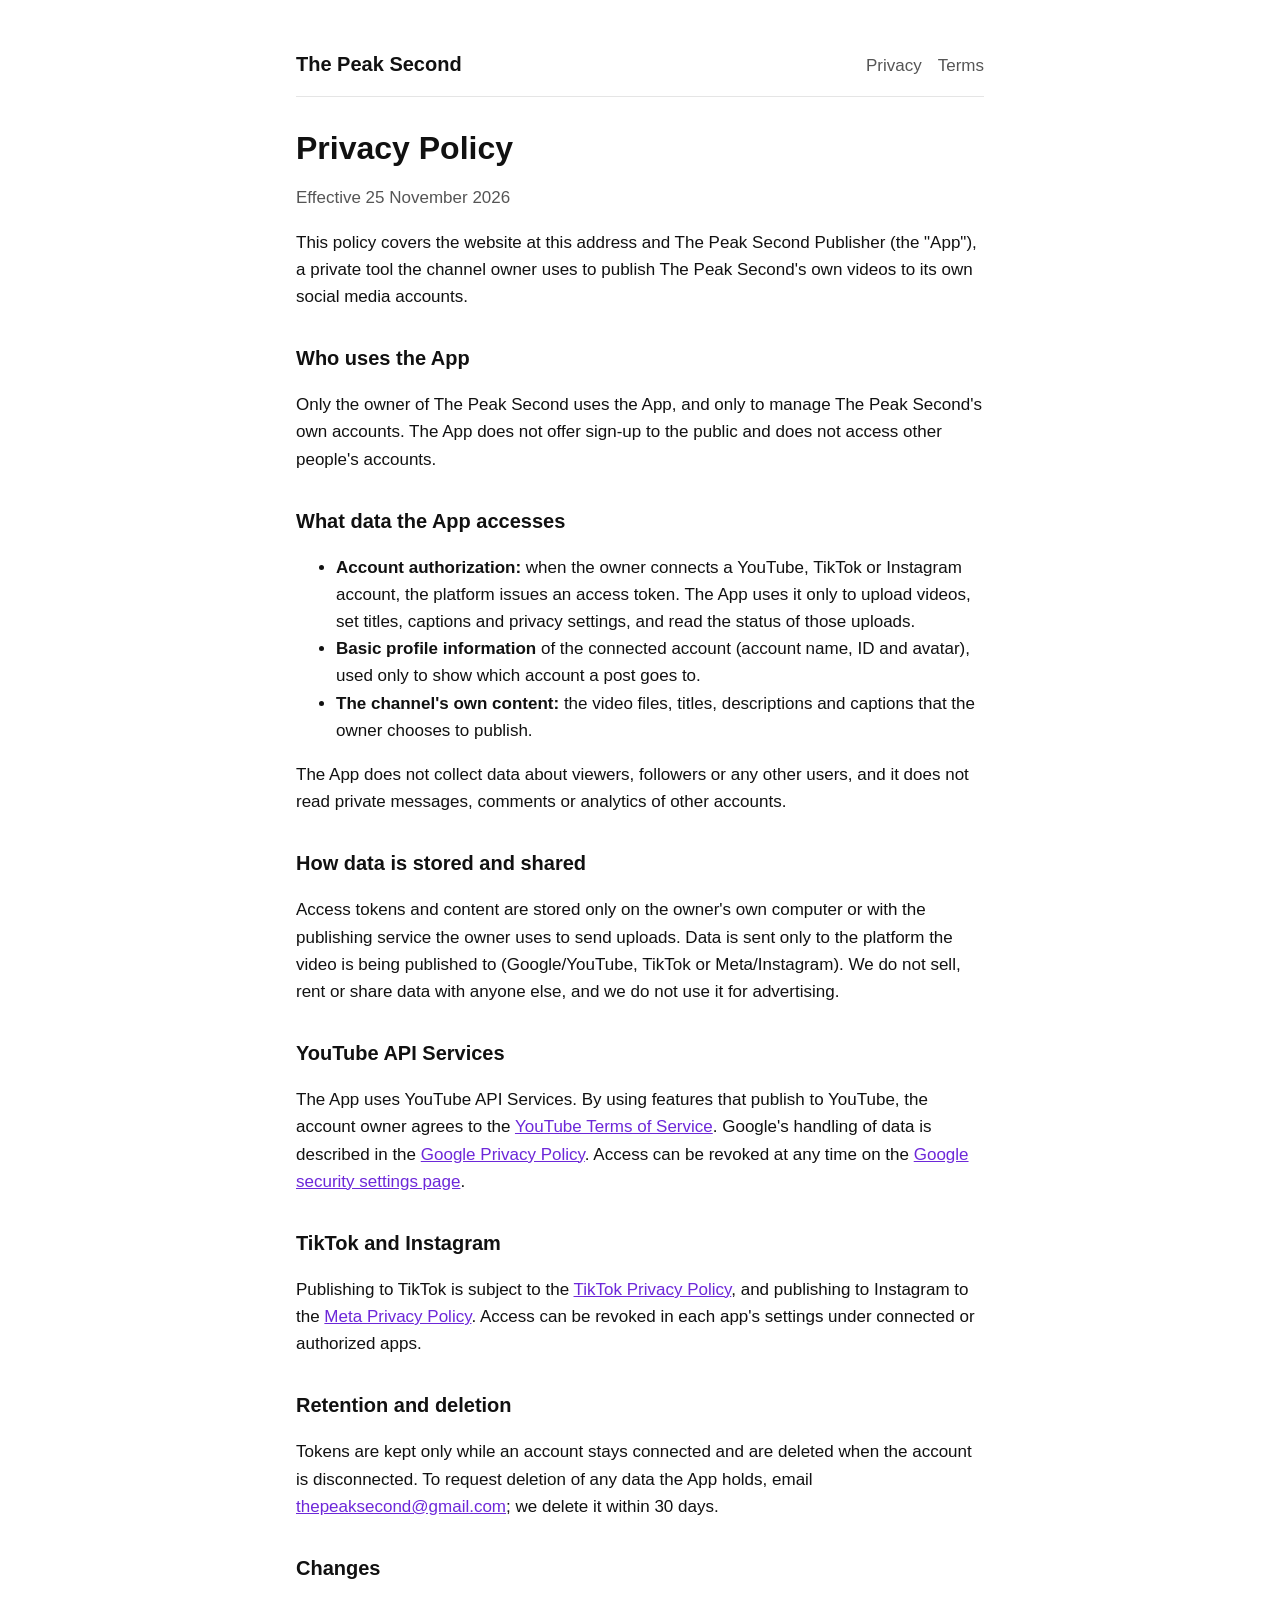
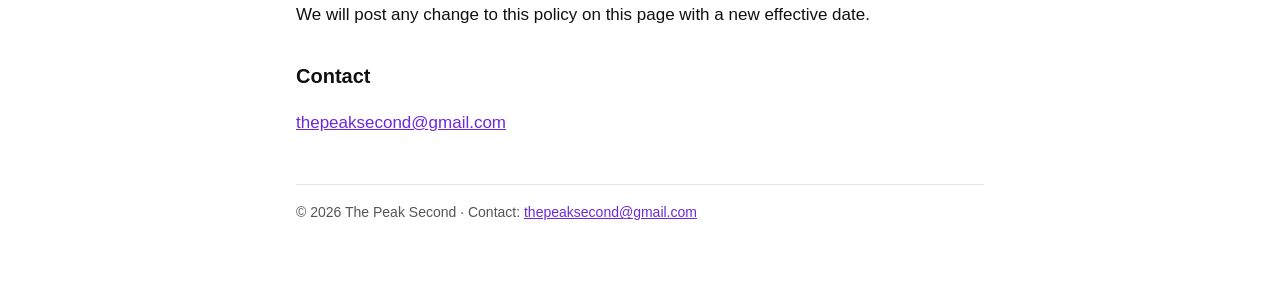
==== privacy.html @ 3e5782f1 "Add The Peak Second site: home, privacy policy and terms Co-Authored-By: Claude Opus 5.5 <noreply@an" ====
<!doctype html><html lang="en"><head><meta charset="utf-8"><meta name="viewport" content="width=device-width, initial-scale=1"><title>Privacy Policy · The Peak Second</title><meta name="description" content="How The Peak Second and The Peak Second Publisher handle data."><link rel="stylesheet" href="style.css"></head><body><main><header><a class="brand" href="index.html">The Peak Second</a><nav><a href="privacy.html">Privacy</a><a href="terms.html">Terms</a></nav></header>
<h1>Privacy Policy</h1>
<p class="muted">Effective 25 November 2026</p>
<p>This policy covers the website at this address and The Peak Second Publisher (the "App"), a private tool the channel owner uses to publish The Peak Second's own videos to its own social media accounts.</p>
<h2>Who uses the App</h2>
<p>Only the owner of The Peak Second uses the App, and only to manage The Peak Second's own accounts. The App does not offer sign-up to the public and does not access other people's accounts.</p>
<h2>What data the App accesses</h2>
<ul>
<li><strong>Account authorization:</strong> when the owner connects a YouTube, TikTok or Instagram account, the platform issues an access token. The App uses it only to upload videos, set titles, captions and privacy settings, and read the status of those uploads.</li>
<li><strong>Basic profile information</strong> of the connected account (account name, ID and avatar), used only to show which account a post goes to.</li>
<li><strong>The channel's own content:</strong> the video files, titles, descriptions and captions that the owner chooses to publish.</li>
</ul>
<p>The App does not collect data about viewers, followers or any other users, and it does not read private messages, comments or analytics of other accounts.</p>
<h2>How data is stored and shared</h2>
<p>Access tokens and content are stored only on the owner's own computer or with the publishing service the owner uses to send uploads. Data is sent only to the platform the video is being published to (Google/YouTube, TikTok or Meta/Instagram). We do not sell, rent or share data with anyone else, and we do not use it for advertising.</p>
<h2>YouTube API Services</h2>
<p>The App uses YouTube API Services. By using features that publish to YouTube, the account owner agrees to the <a href="https://www.youtube.com/t/terms">YouTube Terms of Service</a>. Google's handling of data is described in the <a href="https://policies.google.com/privacy">Google Privacy Policy</a>. Access can be revoked at any time on the <a href="https://myaccount.google.com/connections">Google security settings page</a>.</p>
<h2>TikTok and Instagram</h2>
<p>Publishing to TikTok is subject to the <a href="https://www.tiktok.com/legal/privacy-policy">TikTok Privacy Policy</a>, and publishing to Instagram to the <a href="https://privacycenter.instagram.com/policy">Meta Privacy Policy</a>. Access can be revoked in each app's settings under connected or authorized apps.</p>
<h2>Retention and deletion</h2>
<p>Tokens are kept only while an account stays connected and are deleted when the account is disconnected. To request deletion of any data the App holds, email <a href="mailto:thepeaksecond@gmail.com">thepeaksecond@gmail.com</a>; we delete it within 30 days.</p>
<h2>Changes</h2>
<p>We will post any change to this policy on this page with a new effective date.</p>
<h2>Contact</h2>
<p><a href="mailto:thepeaksecond@gmail.com">thepeaksecond@gmail.com</a></p>
<footer>© 2026 The Peak Second · Contact: <a href="mailto:thepeaksecond@gmail.com">thepeaksecond@gmail.com</a></footer></main></body></html>
---- style.css ----
:root { --bg:#ffffff; --fg:#111111; --muted:#555555; --accent:#6d28d9; --line:#e5e5e5; }
@media (prefers-color-scheme: dark) { :root { --bg:#0e0e10; --fg:#f2f2f2; --muted:#a3a3a3; --accent:#a78bfa; --line:#2a2a2e; } }
* { box-sizing: border-box; }
body { margin:0; background:var(--bg); color:var(--fg); font:17px/1.6 -apple-system, BlinkMacSystemFont, "Segoe UI", Roboto, sans-serif; }
main { max-width: 720px; margin: 0 auto; padding: 48px 16px 64px; }
header { display:flex; gap:16px; flex-wrap:wrap; align-items:baseline; border-bottom:1px solid var(--line); padding-bottom:16px; margin-bottom:32px; }
header a.brand { font-weight:800; font-size:20px; color:var(--fg); text-decoration:none; margin-right:auto; }
nav a { color:var(--muted); text-decoration:none; margin-left:16px; }
nav a:hover, a { color:var(--accent); }
h1 { font-size:32px; line-height:1.2; margin:0 0 8px; }
h2 { font-size:20px; margin:32px 0 8px; }
.muted { color:var(--muted); }
footer { margin-top:48px; padding-top:16px; border-top:1px solid var(--line); color:var(--muted); font-size:14px; }
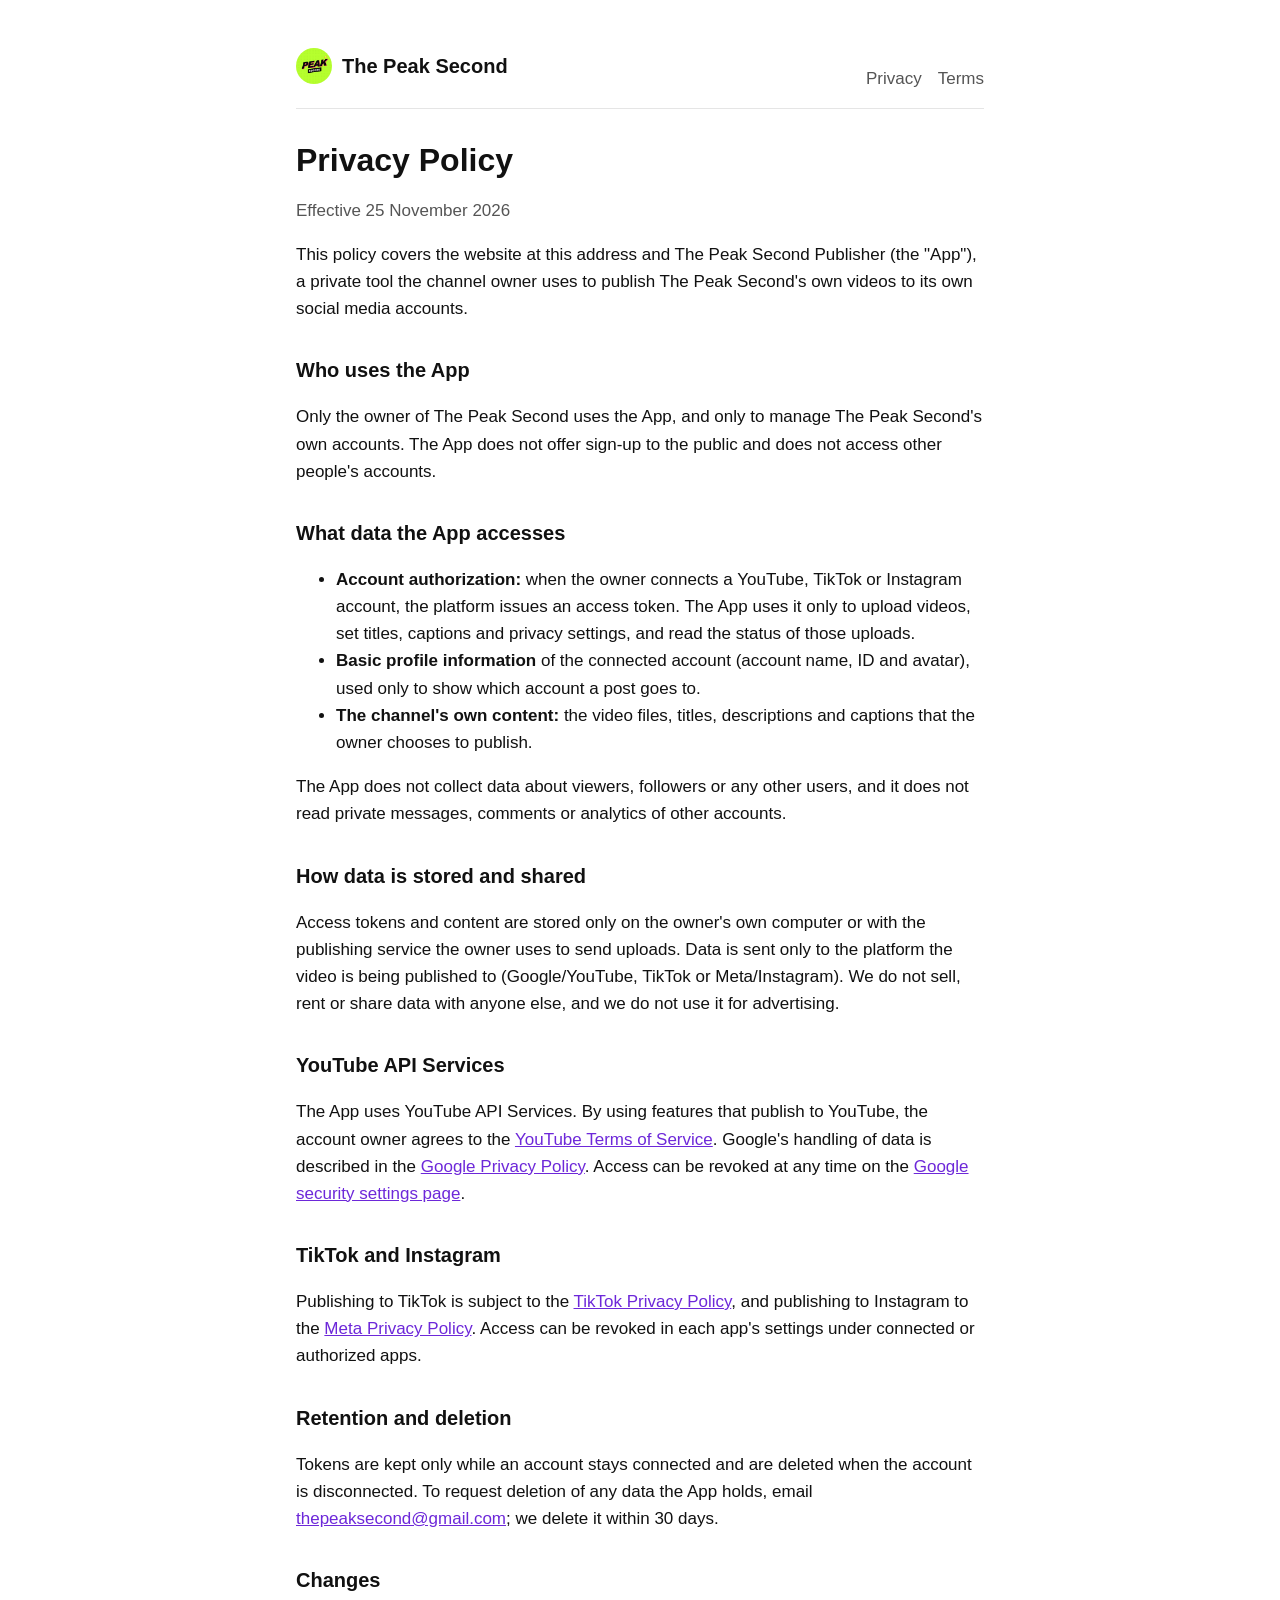
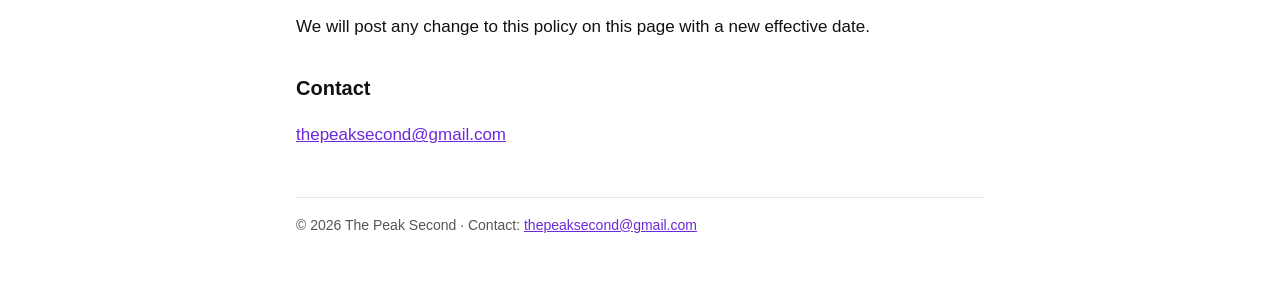
==== commit b7ec476d: "Brand refresh: logo, favicon, Open Graph preview, broader gaming copy Co-Authored-By: Claude Opus 5." ====
--- a/privacy.html
+++ b/privacy.html
@@ -1,4 +1,4 @@
-<!doctype html><html lang="en"><head><meta charset="utf-8"><meta name="viewport" content="width=device-width, initial-scale=1"><title>Privacy Policy · The Peak Second</title><meta name="description" content="How The Peak Second and The Peak Second Publisher handle data."><link rel="stylesheet" href="style.css"></head><body><main><header><a class="brand" href="index.html">The Peak Second</a><nav><a href="privacy.html">Privacy</a><a href="terms.html">Terms</a></nav></header>
+<!doctype html><html lang="en"><head><meta charset="utf-8"><meta name="viewport" content="width=device-width, initial-scale=1"><title>Privacy Policy · The Peak Second</title><meta name="description" content="How The Peak Second and The Peak Second Publisher handle data."><link rel="icon" type="image/png" href="favicon-64.png"><link rel="apple-touch-icon" href="apple-touch-icon.png"><meta name="theme-color" content="#b6ff2e"><meta property="og:type" content="website"><meta property="og:site_name" content="The Peak Second"><meta property="og:title" content="Privacy Policy · The Peak Second"><meta property="og:description" content="How The Peak Second and The Peak Second Publisher handle data."><meta property="og:url" content="https://taariqgit.github.io/thepeaksecond/privacy.html"><meta property="og:image" content="https://taariqgit.github.io/thepeaksecond/og-image-1200x630.png"><meta name="twitter:card" content="summary_large_image"><link rel="stylesheet" href="style.css"></head><body><main><header><a class="brand" href="index.html"><img src="logo-256.png" alt="" width="36" height="36">The Peak Second</a><nav><a href="privacy.html">Privacy</a><a href="terms.html">Terms</a></nav></header>
 <h1>Privacy Policy</h1>
 <p class="muted">Effective 25 November 2026</p>
 <p>This policy covers the website at this address and The Peak Second Publisher (the "App"), a private tool the channel owner uses to publish The Peak Second's own videos to its own social media accounts.</p>
@@ -13,11 +13,11 @@
 <p>The App does not collect data about viewers, followers or any other users, and it does not read private messages, comments or analytics of other accounts.</p>
 <h2>How data is stored and shared</h2>
 <p>Access tokens and content are stored only on the owner's own computer or with the publishing service the owner uses to send uploads. Data is sent only to the platform the video is being published to (Google/YouTube, TikTok or Meta/Instagram). We do not sell, rent or share data with anyone else, and we do not use it for advertising.</p>
-<h2>YouTube API Services</h2>
+<h2 id="youtube">YouTube API Services</h2>
 <p>The App uses YouTube API Services. By using features that publish to YouTube, the account owner agrees to the <a href="https://www.youtube.com/t/terms">YouTube Terms of Service</a>. Google's handling of data is described in the <a href="https://policies.google.com/privacy">Google Privacy Policy</a>. Access can be revoked at any time on the <a href="https://myaccount.google.com/connections">Google security settings page</a>.</p>
 <h2>TikTok and Instagram</h2>
 <p>Publishing to TikTok is subject to the <a href="https://www.tiktok.com/legal/privacy-policy">TikTok Privacy Policy</a>, and publishing to Instagram to the <a href="https://privacycenter.instagram.com/policy">Meta Privacy Policy</a>. Access can be revoked in each app's settings under connected or authorized apps.</p>
-<h2>Retention and deletion</h2>
+<h2 id="deletion">Retention and deletion</h2>
 <p>Tokens are kept only while an account stays connected and are deleted when the account is disconnected. To request deletion of any data the App holds, email <a href="mailto:thepeaksecond@gmail.com">thepeaksecond@gmail.com</a>; we delete it within 30 days.</p>
 <h2>Changes</h2>
 <p>We will post any change to this policy on this page with a new effective date.</p>
--- a/style.css
+++ b/style.css
@@ -11,3 +11,4 @@
 h2 { font-size:20px; margin:32px 0 8px; }
 .muted { color:var(--muted); }
 footer { margin-top:48px; padding-top:16px; border-top:1px solid var(--line); color:var(--muted); font-size:14px; }
+header a.brand{display:inline-flex;align-items:center;gap:10px}header a.brand img{border-radius:50%}
